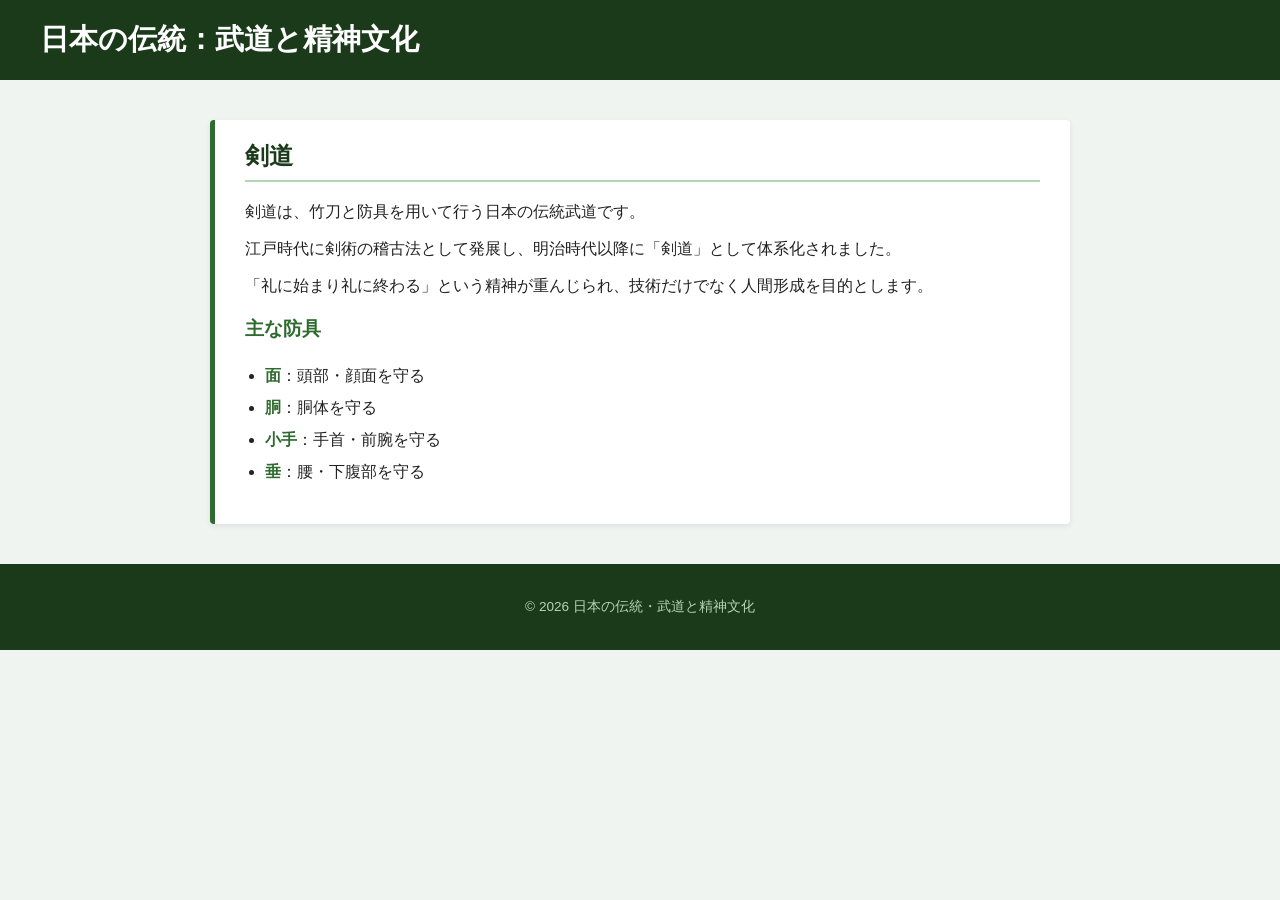
==== history.html @ 9c4a123e "剣道についてhtmlでまとめました。 確認お願いします" ====
<!DOCTYPE html>
<html lang="ja">
<head>
  <meta charset="UTF-8">
  <title>日本の伝統：武道と精神文化</title>
  <link rel="stylesheet" href="css/history.css">
</head>
<body>
  <header>
    <h1>日本の伝統：武道と精神文化</h1>
  </header>

  <main>
    <section id="kendo">
      <h2>剣道</h2>
      <p>剣道は、竹刀と防具を用いて行う日本の伝統武道です。</p>
      <p>江戸時代に剣術の稽古法として発展し、明治時代以降に「剣道」として体系化されました。</p>
      <p>「礼に始まり礼に終わる」という精神が重んじられ、技術だけでなく人間形成を目的とします。</p>
      <h3>主な防具</h3>
      <ul>
        <li><strong>面</strong>：頭部・顔面を守る</li>
        <li><strong>胴</strong>：胴体を守る</li>
        <li><strong>小手</strong>：手首・前腕を守る</li>
        <li><strong>垂</strong>：腰・下腹部を守る</li>
      </ul>
    </section>
  </main>

  <footer>
    <p>&copy; 2026 日本の伝統・武道と精神文化</p>
  </footer>
</body>
</html>
---- css/history.css ----
body {
  font-family: "Hiragino Kaku Gothic ProN", "Meiryo", sans-serif;
  background-color: #f0f4f0;
  color: #222;
  margin: 0;
  padding: 0;
}

header {
  background-color: #1a3a1a;
  color: #fff;
  padding: 20px 40px;
}

header h1 {
  margin: 0;
  font-size: 1.8rem;
}

main {
  max-width: 860px;
  margin: 40px auto;
  padding: 0 20px;
}

section {
  background-color: #fff;
  border-left: 5px solid #2e6b2e;
  margin-bottom: 40px;
  padding: 20px 30px;
  border-radius: 4px;
  box-shadow: 0 2px 6px rgba(0,0,0,0.08);
}

h2 {
  color: #1a3a1a;
  border-bottom: 2px solid #b5d4b5;
  padding-bottom: 8px;
  margin-top: 0;
}

h3 { color: #2e6b2e; }

ul { padding-left: 20px; line-height: 2; }

li strong { color: #2e6b2e; }

footer {
  text-align: center;
  padding: 20px;
  background-color: #1a3a1a;
  color: #b5d4b5;
  font-size: 0.85rem;
}
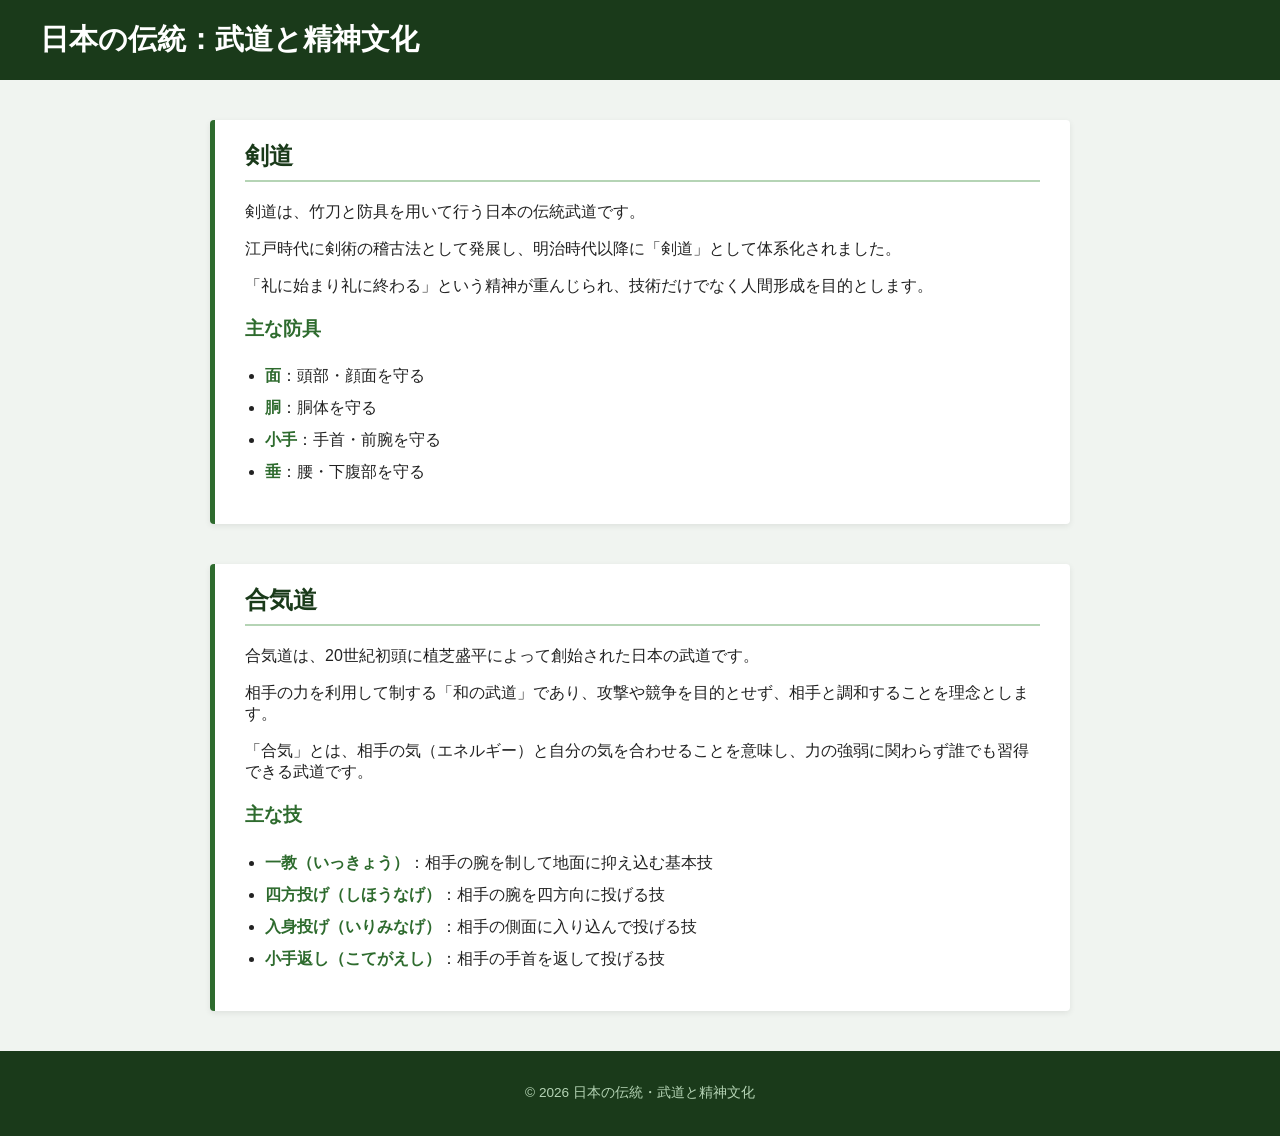
==== commit fe73042b: "合気道のhtmlを追加したよ" ====
--- a/history.html
+++ b/history.html
@@ -24,6 +24,20 @@
         <li><strong>垂</strong>：腰・下腹部を守る</li>
       </ul>
     </section>
+
+    <section id="aikido">
+      <h2>合気道</h2>
+      <p>合気道は、20世紀初頭に植芝盛平によって創始された日本の武道です。</p>
+      <p>相手の力を利用して制する「和の武道」であり、攻撃や競争を目的とせず、相手と調和することを理念とします。</p>
+      <p>「合気」とは、相手の気（エネルギー）と自分の気を合わせることを意味し、力の強弱に関わらず誰でも習得できる武道です。</p>
+      <h3>主な技</h3>
+      <ul>
+        <li><strong>一教（いっきょう）</strong>：相手の腕を制して地面に抑え込む基本技</li>
+        <li><strong>四方投げ（しほうなげ）</strong>：相手の腕を四方向に投げる技</li>
+        <li><strong>入身投げ（いりみなげ）</strong>：相手の側面に入り込んで投げる技</li>
+        <li><strong>小手返し（こてがえし）</strong>：相手の手首を返して投げる技</li>
+      </ul>
+    </section>
   </main>
 
   <footer>
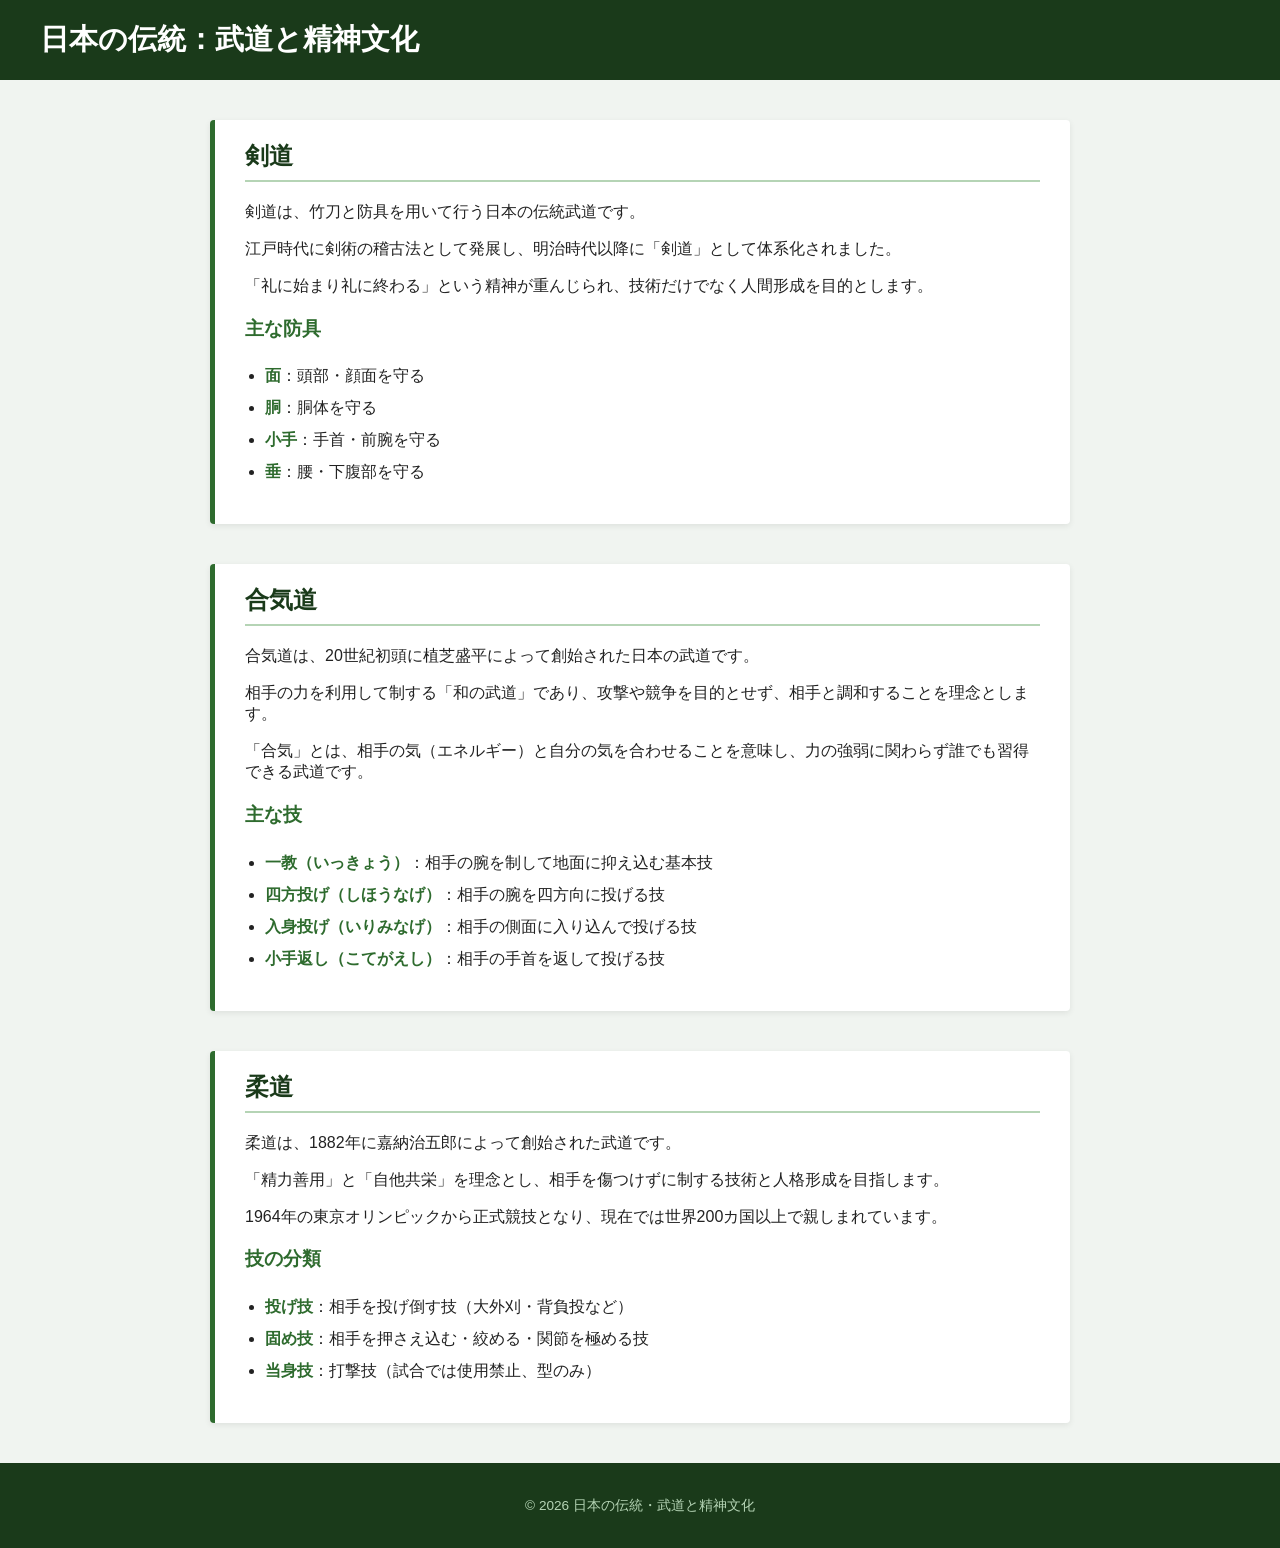
==== commit 69a349b2: "柔道のhtmlを追加しました" ====
--- a/history.html
+++ b/history.html
@@ -38,6 +38,19 @@
         <li><strong>小手返し（こてがえし）</strong>：相手の手首を返して投げる技</li>
       </ul>
     </section>
+
+    <section id="judo">
+      <h2>柔道</h2>
+      <p>柔道は、1882年に嘉納治五郎によって創始された武道です。</p>
+      <p>「精力善用」と「自他共栄」を理念とし、相手を傷つけずに制する技術と人格形成を目指します。</p>
+      <p>1964年の東京オリンピックから正式競技となり、現在では世界200カ国以上で親しまれています。</p>
+      <h3>技の分類</h3>
+      <ul>
+        <li><strong>投げ技</strong>：相手を投げ倒す技（大外刈・背負投など）</li>
+        <li><strong>固め技</strong>：相手を押さえ込む・絞める・関節を極める技</li>
+        <li><strong>当身技</strong>：打撃技（試合では使用禁止、型のみ）</li>
+      </ul>
+    </section>
   </main>
 
   <footer>
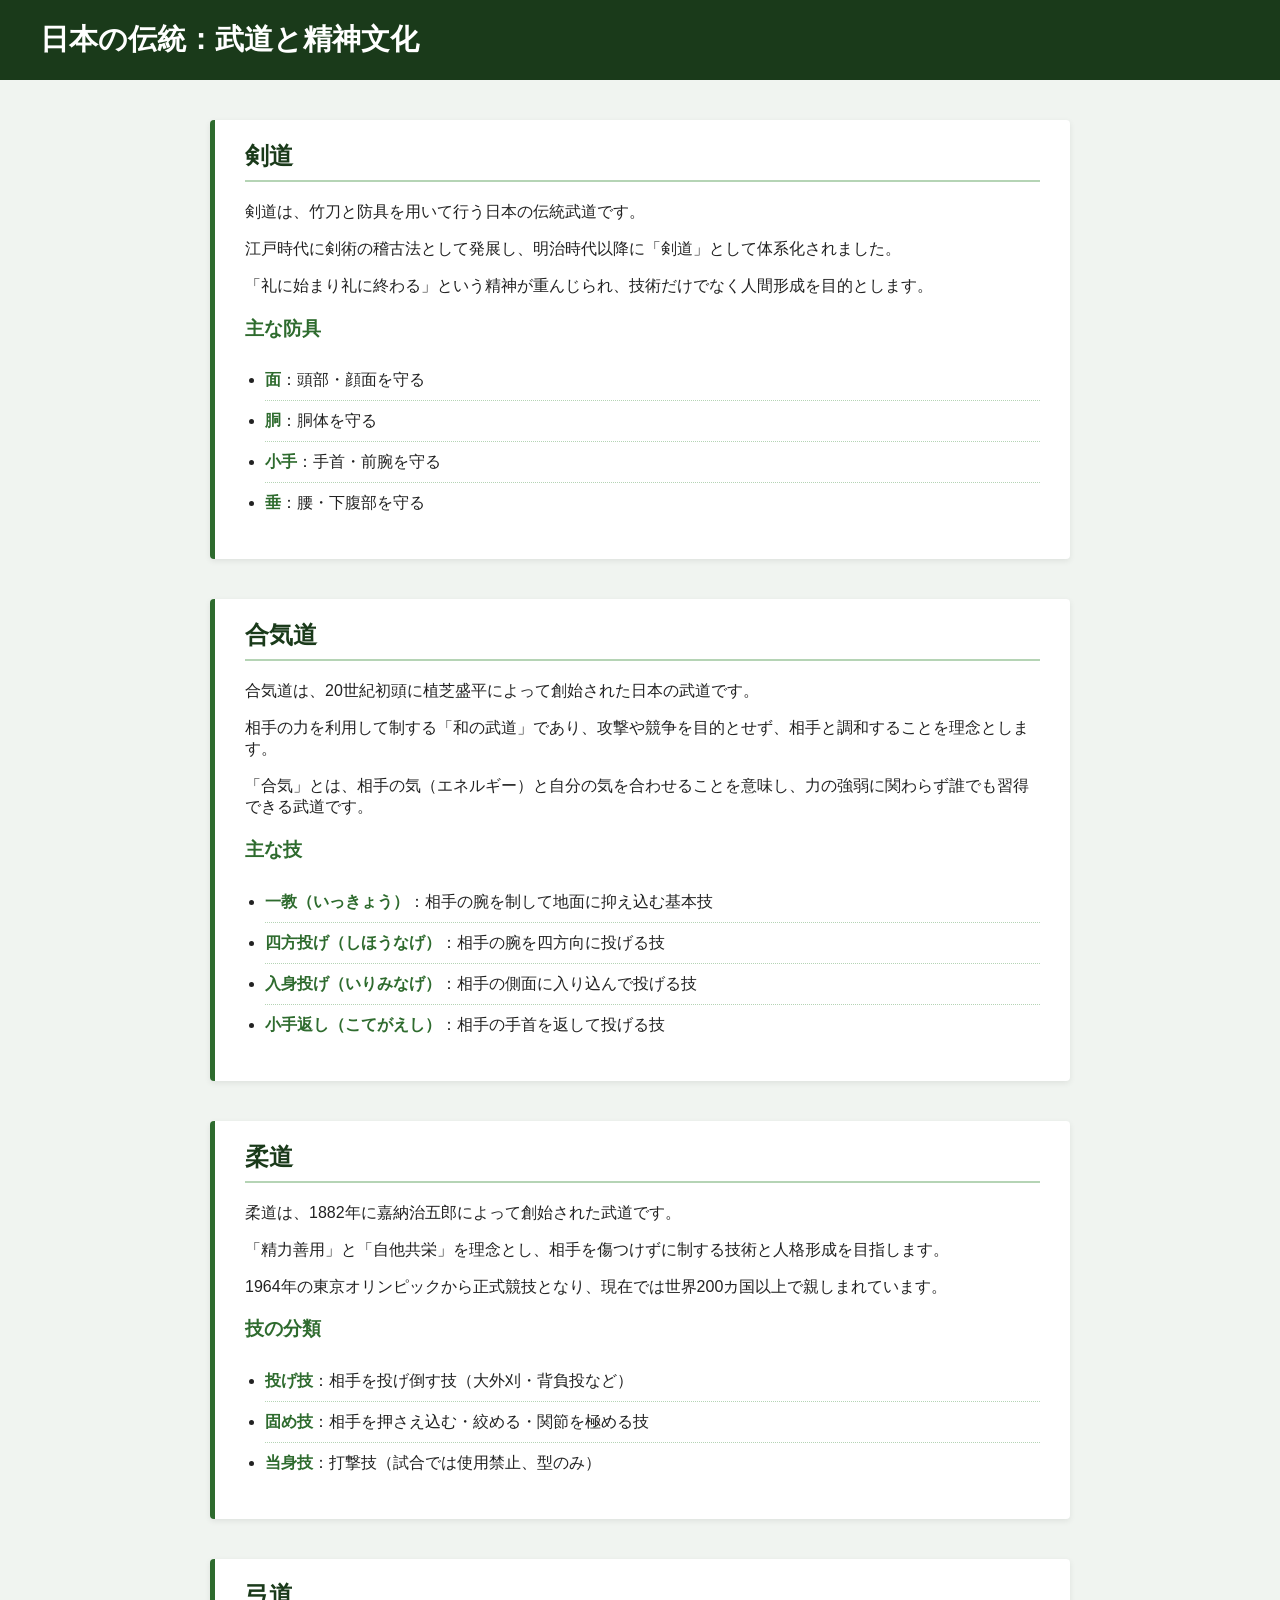
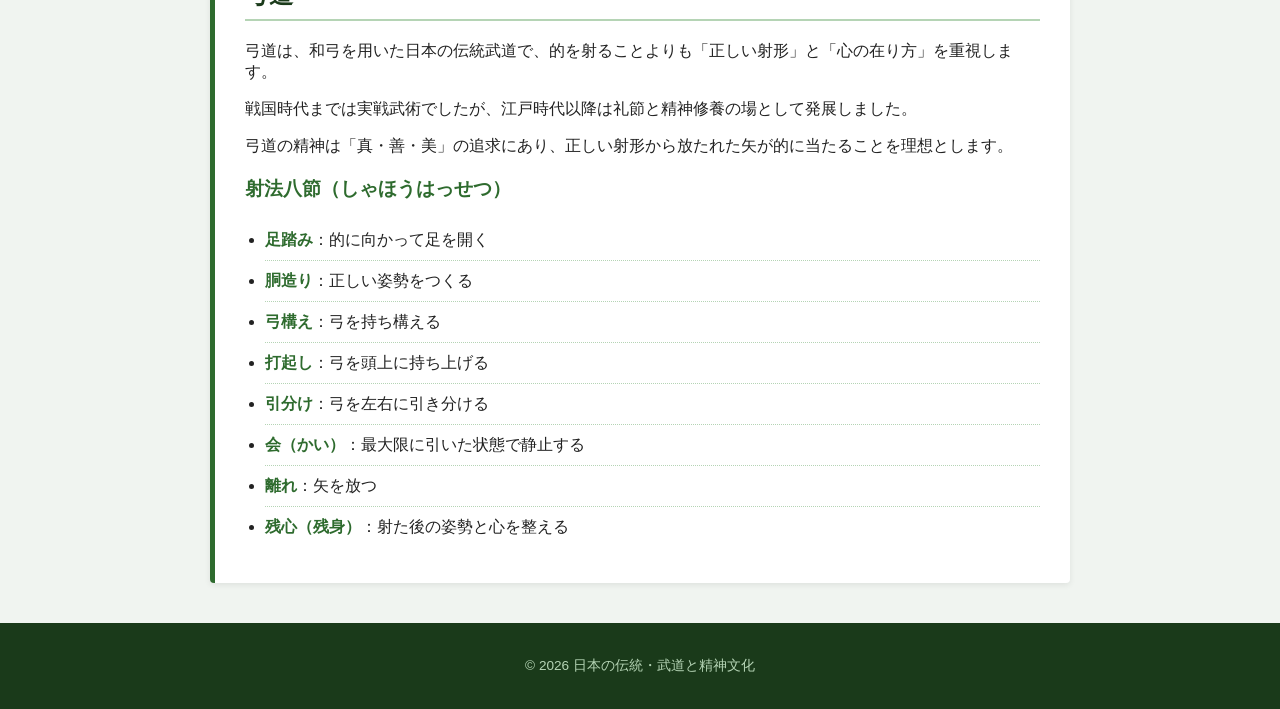
==== commit c10c677e: "弓道をhtmlに追記しました" ====
--- a/history.html
+++ b/history.html
@@ -51,6 +51,24 @@
         <li><strong>当身技</strong>：打撃技（試合では使用禁止、型のみ）</li>
       </ul>
     </section>
+
+    <section id="kyudo">
+      <h2>弓道</h2>
+      <p>弓道は、和弓を用いた日本の伝統武道で、的を射ることよりも「正しい射形」と「心の在り方」を重視します。</p>
+      <p>戦国時代までは実戦武術でしたが、江戸時代以降は礼節と精神修養の場として発展しました。</p>
+      <p>弓道の精神は「真・善・美」の追求にあり、正しい射形から放たれた矢が的に当たることを理想とします。</p>
+      <h3>射法八節（しゃほうはっせつ）</h3>
+      <ul>
+        <li><strong>足踏み</strong>：的に向かって足を開く</li>
+        <li><strong>胴造り</strong>：正しい姿勢をつくる</li>
+        <li><strong>弓構え</strong>：弓を持ち構える</li>
+        <li><strong>打起し</strong>：弓を頭上に持ち上げる</li>
+        <li><strong>引分け</strong>：弓を左右に引き分ける</li>
+        <li><strong>会（かい）</strong>：最大限に引いた状態で静止する</li>
+        <li><strong>離れ</strong>：矢を放つ</li>
+        <li><strong>残心（残身）</strong>：射た後の姿勢と心を整える</li>
+      </ul>
+    </section>
   </main>
 
   <footer>
--- a/css/history.css
+++ b/css/history.css
@@ -45,6 +45,16 @@
 
 li strong { color: #2e6b2e; }
 
+/* 004で追加：リスト区切り線 */
+section ul li {
+  border-bottom: 1px dotted #b5d4b5;
+  padding: 4px 0;
+}
+
+section ul li:last-child {
+  border-bottom: none;
+}
+
 footer {
   text-align: center;
   padding: 20px;
